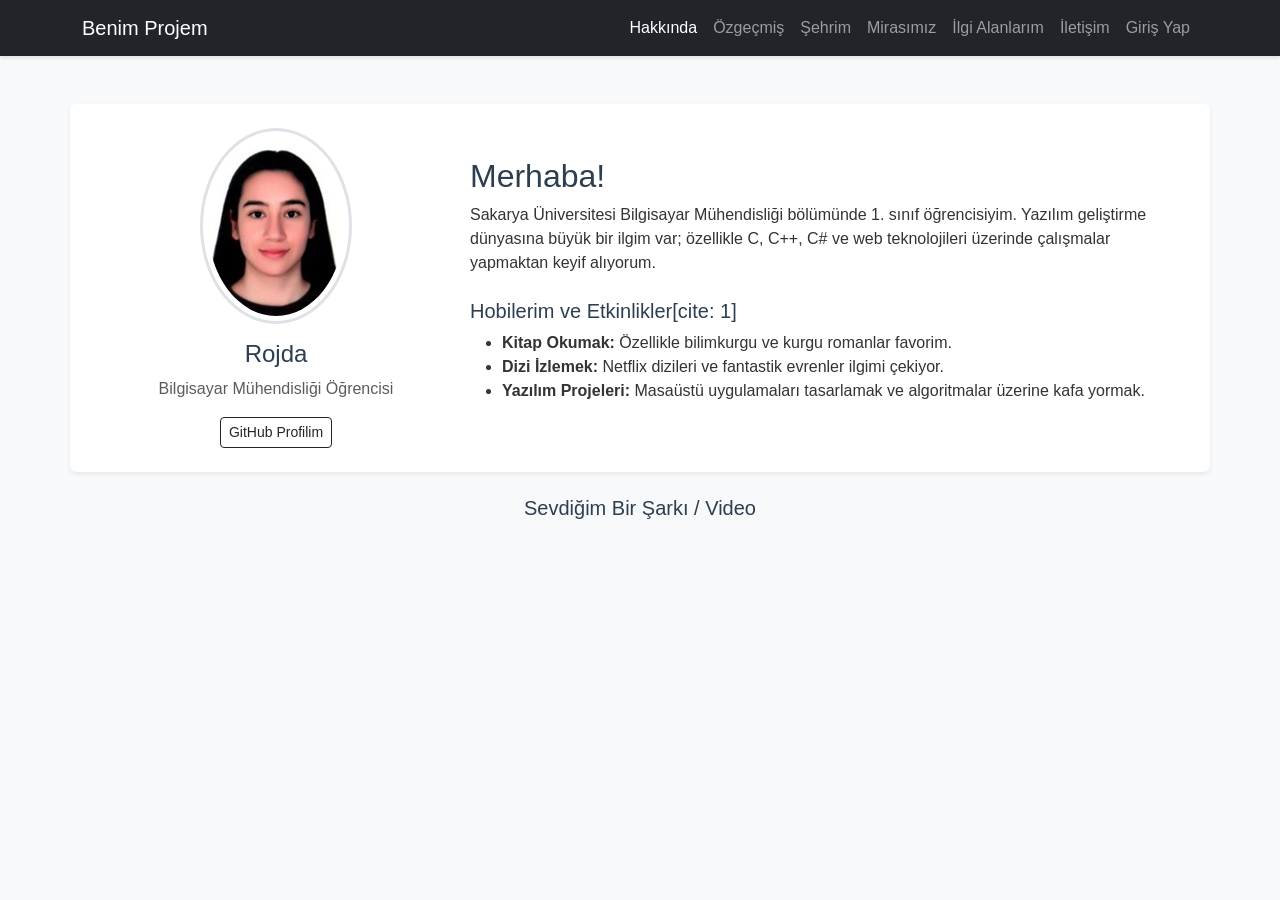
==== index.html @ f43cb33f "dosyaları ekledim" ====
<!DOCTYPE html>
<html lang="tr">
<head>
    <meta charset="UTF-8">
    <meta name="viewport" content="width=device-width, initial-scale=1.0">
    <title>Hakkında - Rojda</title>
    <!-- Bootstrap CSS -->
    <link href="https://cdn.jsdelivr.net/npm/bootstrap@5.3.0/dist/css/bootstrap.min.css" rel="stylesheet">
    <!-- Harici kendi CSS dosyamız -->
    <link rel="stylesheet" href="css/style.css">
</head>
<body class="bg-light">

    <!-- Navigasyon Menüsü -->
    <nav class="navbar navbar-expand-lg navbar-dark bg-dark">
        <div class="container">
            <a class="navbar-brand" href="index.html">Benim Projem</a>
            <button class="navbar-toggler" type="button" data-bs-toggle="collapse" data-bs-toggle="target" aria-controls="navbarNav">
                <span class="navbar-toggler-icon"></span>
            </button>
            <div class="collapse navbar-collapse" id="navbarNav">
                <ul class="navbar-nav ms-auto">
                    <li class="nav-item"><a class="nav-link active" href="index.html">Hakkında</a></li>
                    <li class="nav-item"><a class="nav-link" href="#">Özgeçmiş</a></li>
                    <li class="nav-item"><a class="nav-link" href="#">Şehrim</a></li>
                    <li class="nav-item"><a class="nav-link" href="#">Mirasımız</a></li>
                    <li class="nav-item"><a class="nav-link" href="#">İlgi Alanlarım</a></li>
                    <li class="nav-item"><a class="nav-link" href="#">İletişim</a></li>
                    <li class="nav-item"><a class="nav-link" href="#">Giriş Yap</a></li>
                </ul>
            </div>
        </div>
    </nav>

    <!-- Hakkında İçeriği -->
    <div class="container mt-5">
        <div class="row align-items-center bg-white p-4 rounded shadow-sm">
            <div class="col-md-4 text-center">
                <!-- Medya Öğesi: Resim -->
                <img src="profil.jpg" alt="Profil Fotoğrafı" class="img-fluid rounded-circle mb-3 profile-img">
                <h4>Rojda</h4>
                <p class="text-muted">Bilgisayar Mühendisliği Öğrencisi</p>
                <!-- Bağlantılar[cite: 1] -->
                <a href="https://github.com" target="_blank" class="btn btn-outline-dark btn-sm">GitHub Profilim</a>
            </div>
            <div class="col-md-8">
                <h2>Merhaba!</h2>
                <p>Sakarya Üniversitesi Bilgisayar Mühendisliği bölümünde 1. sınıf öğrencisiyim. Yazılım geliştirme dünyasına büyük bir ilgim var; özellikle C, C++, C# ve web teknolojileri üzerinde çalışmalar yapmaktan keyif alıyorum.</p>
                
                <h5 class="mt-4">Hobilerim ve Etkinlikler[cite: 1]</h5>
                <ul>
                    <li><strong>Kitap Okumak:</strong> Özellikle bilimkurgu ve kurgu romanlar favorim.</li>
                    <li><strong>Dizi İzlemek:</strong> Netflix dizileri ve fantastik evrenler ilgimi çekiyor.</li>
                    <li><strong>Yazılım Projeleri:</strong> Masaüstü uygulamaları tasarlamak ve algoritmalar üzerine kafa yormak.</li>
                </ul>
            </div>
        </div>

        <!-- Medya Öğesi: Video[cite: 1] -->
        <div class="row mt-4 mb-5">
            <div class="col-12 text-center">
                <h5>Sevdiğim Bir Şarkı / Video</h5>
                <iframe width="560" height="315"  src="https://www.youtube.com/embed/UooE3twEpEA" frameborder="0" allow="accelerometer; autoplay; clipboard-write; encrypted-media; gyroscope; picture-in-picture" allowfullscreen></iframe>
        </div>
    </div>

    <!-- Bootstrap JS -->
    <script src="https://cdn.jsdelivr.net/npm/bootstrap@5.3.0/dist/js/bootstrap.bundle.min.js"></script>
</body>
</html>
---- css/style.css ----
/* Harici Stil Dosyası[cite: 1] */
body {
    background-color: #f8f9fa;
    font-family: 'Segoe UI', Tahoma, Geneva, Verdana, sans-serif;
    color: #333;
}

.navbar {
    box-shadow: 0 2px 4px rgba(0,0,0,0.1);
}

.profile-img {
    border: 3px solid #dee2e6;
    padding: 5px;
    background-color: white;
}

h2, h4, h5 {
    color: #2c3e50;
}
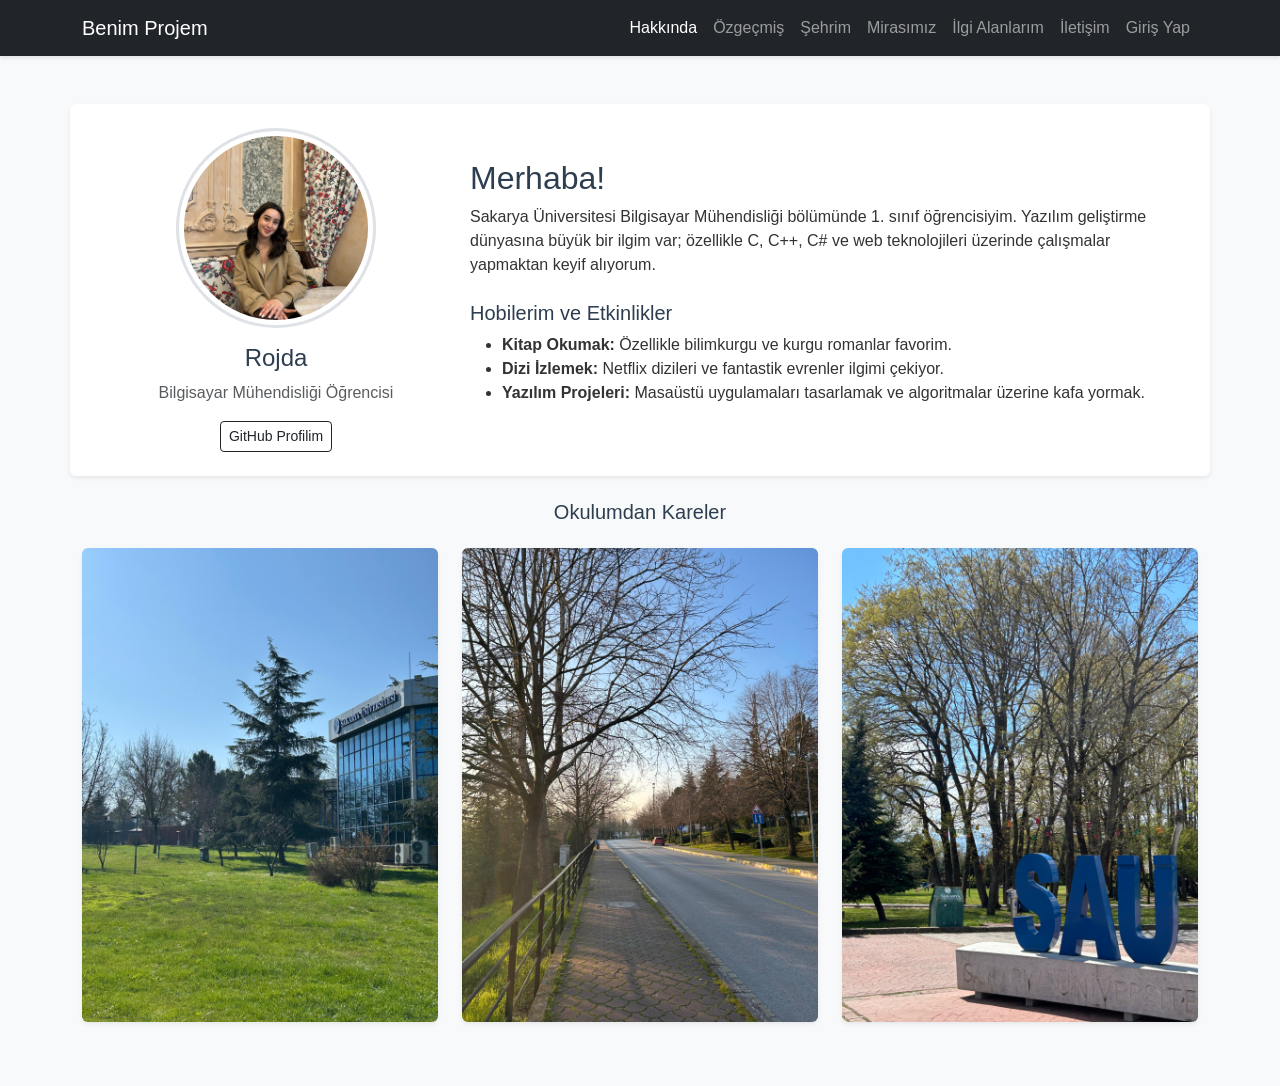
==== commit 49d14e6a: "stil ve profil fotoğrafı güncellendi" ====
--- a/index.html
+++ b/index.html
@@ -37,7 +37,7 @@
         <div class="row align-items-center bg-white p-4 rounded shadow-sm">
             <div class="col-md-4 text-center">
                 <!-- Medya Öğesi: Resim -->
-                <img src="profil.jpg" alt="Profil Fotoğrafı" class="img-fluid rounded-circle mb-3 profile-img">
+                <img src="profil.jpeg" alt="Profil Fotoğrafı" class="img-fluid rounded-circle mb-3 profile-img">
                 <h4>Rojda</h4>
                 <p class="text-muted">Bilgisayar Mühendisliği Öğrencisi</p>
                 <!-- Bağlantılar[cite: 1] -->
@@ -47,7 +47,7 @@
                 <h2>Merhaba!</h2>
                 <p>Sakarya Üniversitesi Bilgisayar Mühendisliği bölümünde 1. sınıf öğrencisiyim. Yazılım geliştirme dünyasına büyük bir ilgim var; özellikle C, C++, C# ve web teknolojileri üzerinde çalışmalar yapmaktan keyif alıyorum.</p>
                 
-                <h5 class="mt-4">Hobilerim ve Etkinlikler[cite: 1]</h5>
+                <h5 class="mt-4">Hobilerim ve Etkinlikler</h5>
                 <ul>
                     <li><strong>Kitap Okumak:</strong> Özellikle bilimkurgu ve kurgu romanlar favorim.</li>
                     <li><strong>Dizi İzlemek:</strong> Netflix dizileri ve fantastik evrenler ilgimi çekiyor.</li>
@@ -56,13 +56,26 @@
             </div>
         </div>
 
-        <!-- Medya Öğesi: Video[cite: 1] -->
-        <div class="row mt-4 mb-5">
-            <div class="col-12 text-center">
-                <h5>Sevdiğim Bir Şarkı / Video</h5>
-                <iframe width="560" height="315"  src="https://www.youtube.com/embed/UooE3twEpEA" frameborder="0" allow="accelerometer; autoplay; clipboard-write; encrypted-media; gyroscope; picture-in-picture" allowfullscreen></iframe>
+       <!-- Medya Öğesi: Okul Fotoğrafları[cite: 1] -->
+        <div class="row mt-4 mb-5 text-center">
+            <h5 class="mb-4">Okulumdan Kareler</h5>
+            
+            <!-- 1. Fotoğraf -->
+            <div class="col-md-4">
+                <img src="okulum1.jpeg" alt="Okul Foto 1" class="img-fluid rounded shadow-sm mb-3">
+            </div>
+            
+            <!-- 2. Fotoğraf -->
+            <div class="col-md-4">
+                <img src="okulum2.jpeg" alt="Okul Foto 2" class="img-fluid rounded shadow-sm mb-3">
+            </div>
+            
+            <!-- 3. Fotoğraf -->
+            <div class="col-md-4">
+                <img src="okulum3.jpeg" alt="Okul Foto 3" class="img-fluid rounded shadow-sm mb-3">
+            </div>
+
         </div>
-    </div>
 
     <!-- Bootstrap JS -->
     <script src="https://cdn.jsdelivr.net/npm/bootstrap@5.3.0/dist/js/bootstrap.bundle.min.js"></script>
--- a/css/style.css
+++ b/css/style.css
@@ -13,6 +13,9 @@
     border: 3px solid #dee2e6;
     padding: 5px;
     background-color: white;
+    width: 200px;
+    height: 200px;
+    object-fit: cover;
 }
 
 h2, h4, h5 {
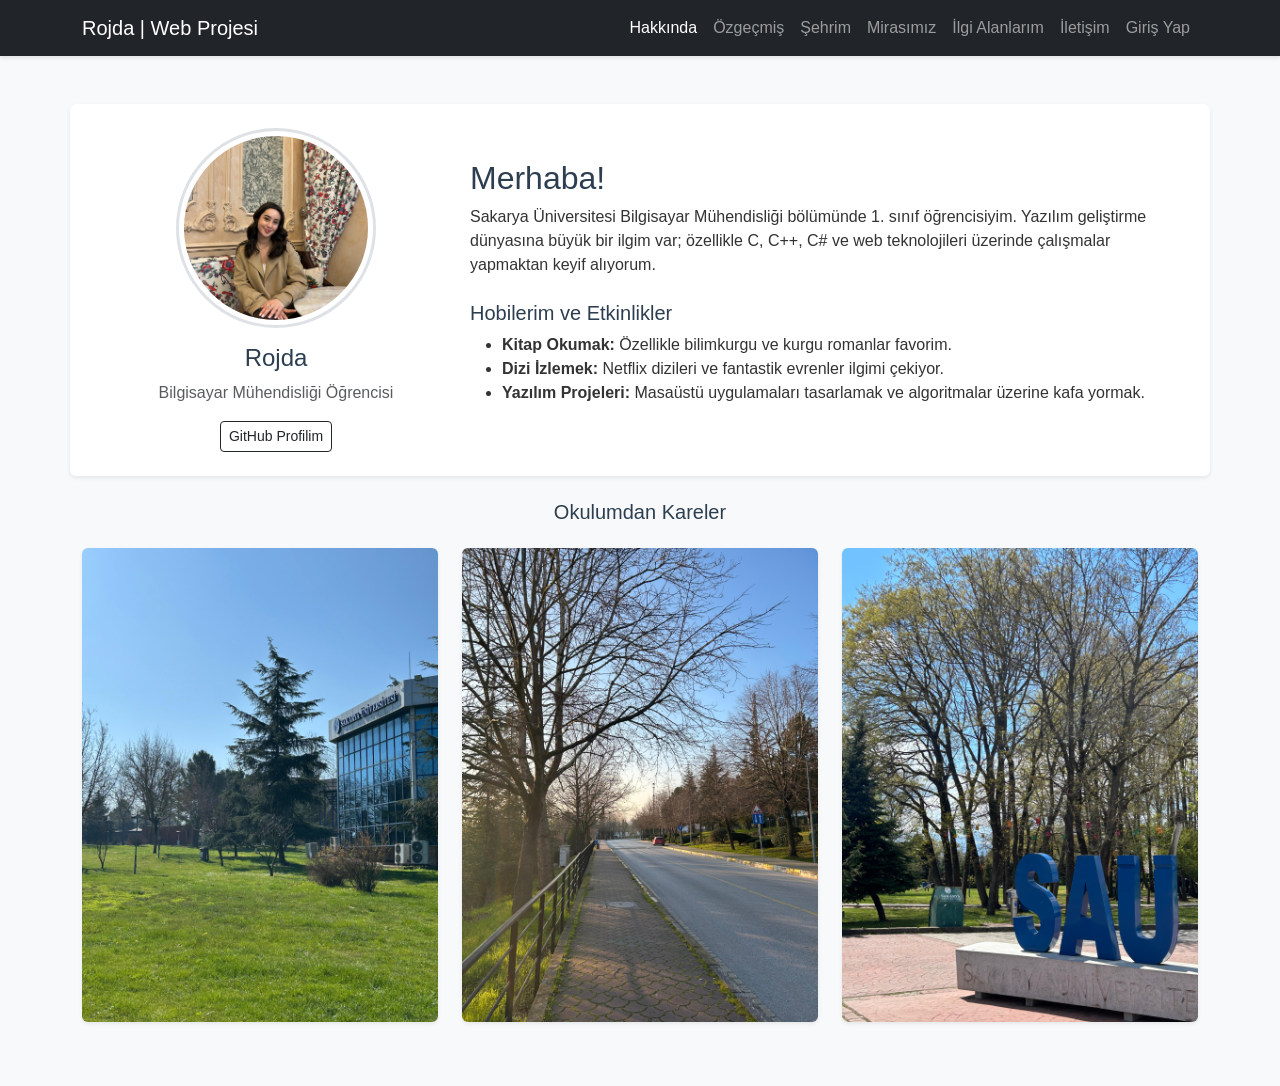
==== commit 55f4d948: "Part 9: Login sistemi, PHP doğrulama ve tam navigasyon entegrasyonu tamamlandı" ====
--- a/index.html
+++ b/index.html
@@ -14,19 +14,19 @@
     <!-- Navigasyon Menüsü -->
     <nav class="navbar navbar-expand-lg navbar-dark bg-dark">
         <div class="container">
-            <a class="navbar-brand" href="index.html">Benim Projem</a>
+            <a class="navbar-brand" href="index.html">Rojda | Web Projesi</a>
             <button class="navbar-toggler" type="button" data-bs-toggle="collapse" data-bs-toggle="target" aria-controls="navbarNav">
                 <span class="navbar-toggler-icon"></span>
             </button>
             <div class="collapse navbar-collapse" id="navbarNav">
                 <ul class="navbar-nav ms-auto">
                     <li class="nav-item"><a class="nav-link active" href="index.html">Hakkında</a></li>
-                    <li class="nav-item"><a class="nav-link" href="#">Özgeçmiş</a></li>
-                    <li class="nav-item"><a class="nav-link" href="#">Şehrim</a></li>
-                    <li class="nav-item"><a class="nav-link" href="#">Mirasımız</a></li>
-                    <li class="nav-item"><a class="nav-link" href="#">İlgi Alanlarım</a></li>
-                    <li class="nav-item"><a class="nav-link" href="#">İletişim</a></li>
-                    <li class="nav-item"><a class="nav-link" href="#">Giriş Yap</a></li>
+                    <li class="nav-item"><a class="nav-link" href="cv.html">Özgeçmiş</a></li>
+                    <li class="nav-item"><a class="nav-link" href="sehrim.html">Şehrim</a></li>
+                    <li class="nav-item"><a class="nav-link" href="mirasimiz.html">Mirasımız</a></li>
+                    <li class="nav-item"><a class="nav-link" href="ilgialanlarim.html">İlgi Alanlarım</a></li>
+                    <li class="nav-item"><a class="nav-link" href="iletisim.html">İletişim</a></li>
+                    <li class="nav-item"><a class="nav-link" href="login.html">Giriş Yap</a></li>
                 </ul>
             </div>
         </div>
@@ -56,7 +56,7 @@
             </div>
         </div>
 
-       <!-- Medya Öğesi: Okul Fotoğrafları[cite: 1] -->
+        <!-- Medya Öğesi: Okul Fotoğrafları[cite: 1] -->
         <div class="row mt-4 mb-5 text-center">
             <h5 class="mb-4">Okulumdan Kareler</h5>
             
--- a/css/style.css
+++ b/css/style.css
@@ -20,4 +20,27 @@
 
 h2, h4, h5 {
     color: #2c3e50;
+}
+
+
+.card-img-top {
+    height: 250px ;
+    object-fit: cover ; 
+}
+
+/* İletişim Formu Tasarım Dokunuşları */
+body {
+    font-family: 'Segoe UI', Tahoma, Geneva, Verdana, sans-serif;
+}
+
+.card {
+    border-radius: 15px; /* Kartın köşelerini yuvarlar */
+    margin-top: 20px;
+}
+
+.text-danger {
+    font-size: 0.85rem;
+    font-weight: bold;
+    display: block;
+    margin-top: 5px;
 }
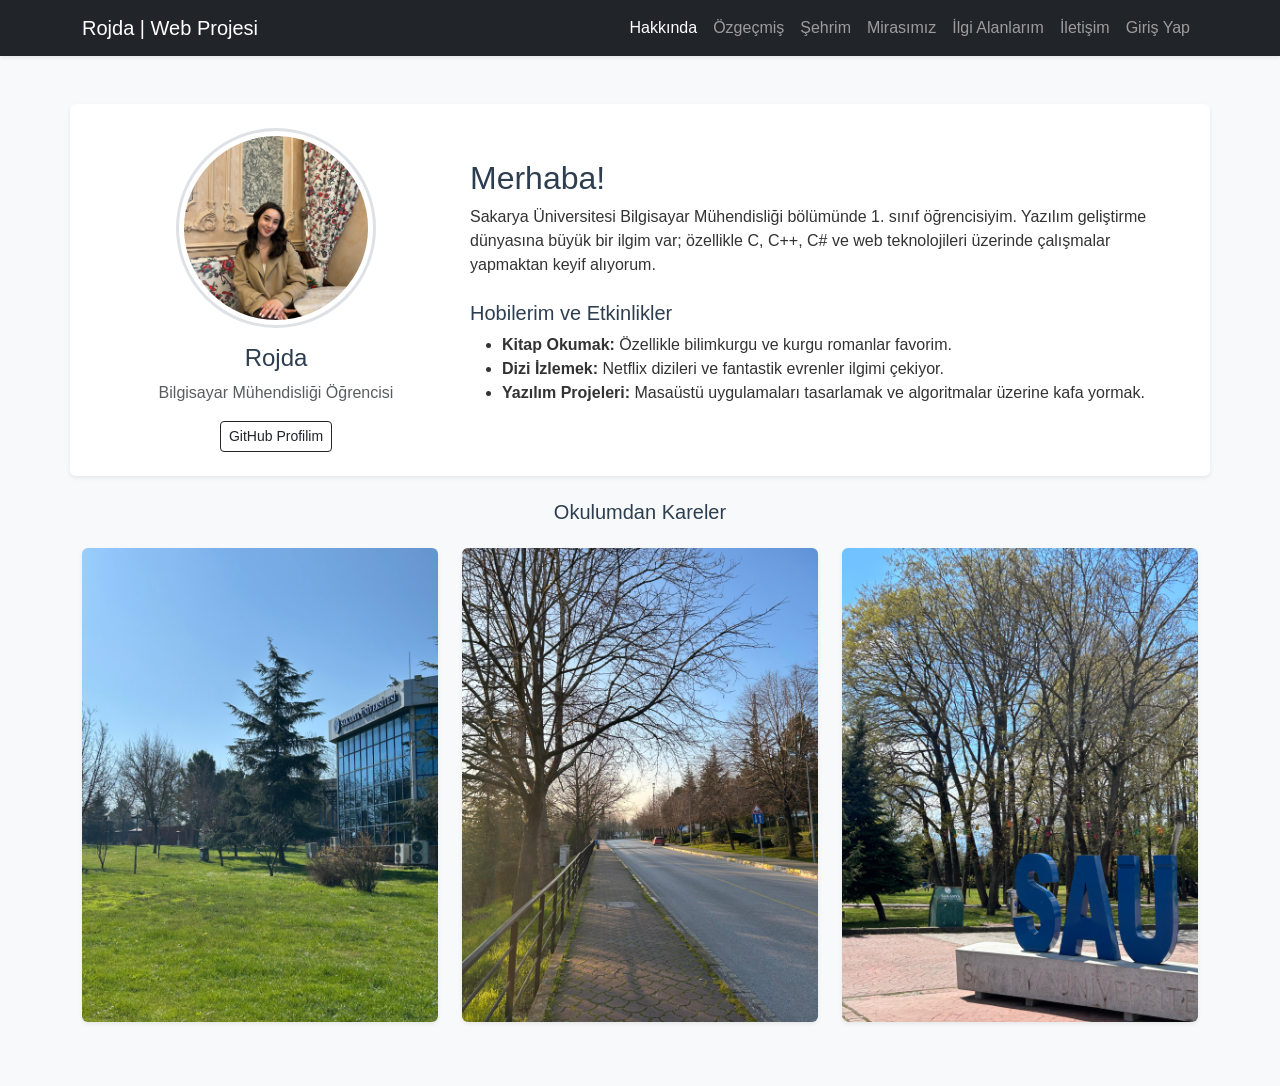
==== commit 24823d5c: "part:10 güncellemeler yapıldı" ====
--- a/index.html
+++ b/index.html
@@ -4,18 +4,15 @@
     <meta charset="UTF-8">
     <meta name="viewport" content="width=device-width, initial-scale=1.0">
     <title>Hakkında - Rojda</title>
-    <!-- Bootstrap CSS -->
     <link href="https://cdn.jsdelivr.net/npm/bootstrap@5.3.0/dist/css/bootstrap.min.css" rel="stylesheet">
-    <!-- Harici kendi CSS dosyamız -->
     <link rel="stylesheet" href="css/style.css">
 </head>
 <body class="bg-light">
 
-    <!-- Navigasyon Menüsü -->
-    <nav class="navbar navbar-expand-lg navbar-dark bg-dark">
+    <nav class="navbar navbar-expand-lg navbar-dark bg-dark shadow-sm">
         <div class="container">
             <a class="navbar-brand" href="index.html">Rojda | Web Projesi</a>
-            <button class="navbar-toggler" type="button" data-bs-toggle="collapse" data-bs-toggle="target" aria-controls="navbarNav">
+            <button class="navbar-toggler" type="button" data-bs-toggle="collapse" data-bs-target="#navbarNav" aria-controls="navbarNav" aria-expanded="false" aria-label="Toggle navigation">
                 <span class="navbar-toggler-icon"></span>
             </button>
             <div class="collapse navbar-collapse" id="navbarNav">
@@ -32,15 +29,12 @@
         </div>
     </nav>
 
-    <!-- Hakkında İçeriği -->
     <div class="container mt-5">
         <div class="row align-items-center bg-white p-4 rounded shadow-sm">
             <div class="col-md-4 text-center">
-                <!-- Medya Öğesi: Resim -->
                 <img src="profil.jpeg" alt="Profil Fotoğrafı" class="img-fluid rounded-circle mb-3 profile-img">
                 <h4>Rojda</h4>
                 <p class="text-muted">Bilgisayar Mühendisliği Öğrencisi</p>
-                <!-- Bağlantılar[cite: 1] -->
                 <a href="https://github.com" target="_blank" class="btn btn-outline-dark btn-sm">GitHub Profilim</a>
             </div>
             <div class="col-md-8">
@@ -56,28 +50,23 @@
             </div>
         </div>
 
-        <!-- Medya Öğesi: Okul Fotoğrafları[cite: 1] -->
         <div class="row mt-4 mb-5 text-center">
             <h5 class="mb-4">Okulumdan Kareler</h5>
             
-            <!-- 1. Fotoğraf -->
             <div class="col-md-4">
                 <img src="okulum1.jpeg" alt="Okul Foto 1" class="img-fluid rounded shadow-sm mb-3">
             </div>
             
-            <!-- 2. Fotoğraf -->
             <div class="col-md-4">
                 <img src="okulum2.jpeg" alt="Okul Foto 2" class="img-fluid rounded shadow-sm mb-3">
             </div>
             
-            <!-- 3. Fotoğraf -->
             <div class="col-md-4">
                 <img src="okulum3.jpeg" alt="Okul Foto 3" class="img-fluid rounded shadow-sm mb-3">
             </div>
+        </div>
+    </div>
 
-        </div>
-
-    <!-- Bootstrap JS -->
     <script src="https://cdn.jsdelivr.net/npm/bootstrap@5.3.0/dist/js/bootstrap.bundle.min.js"></script>
 </body>
 </html>
